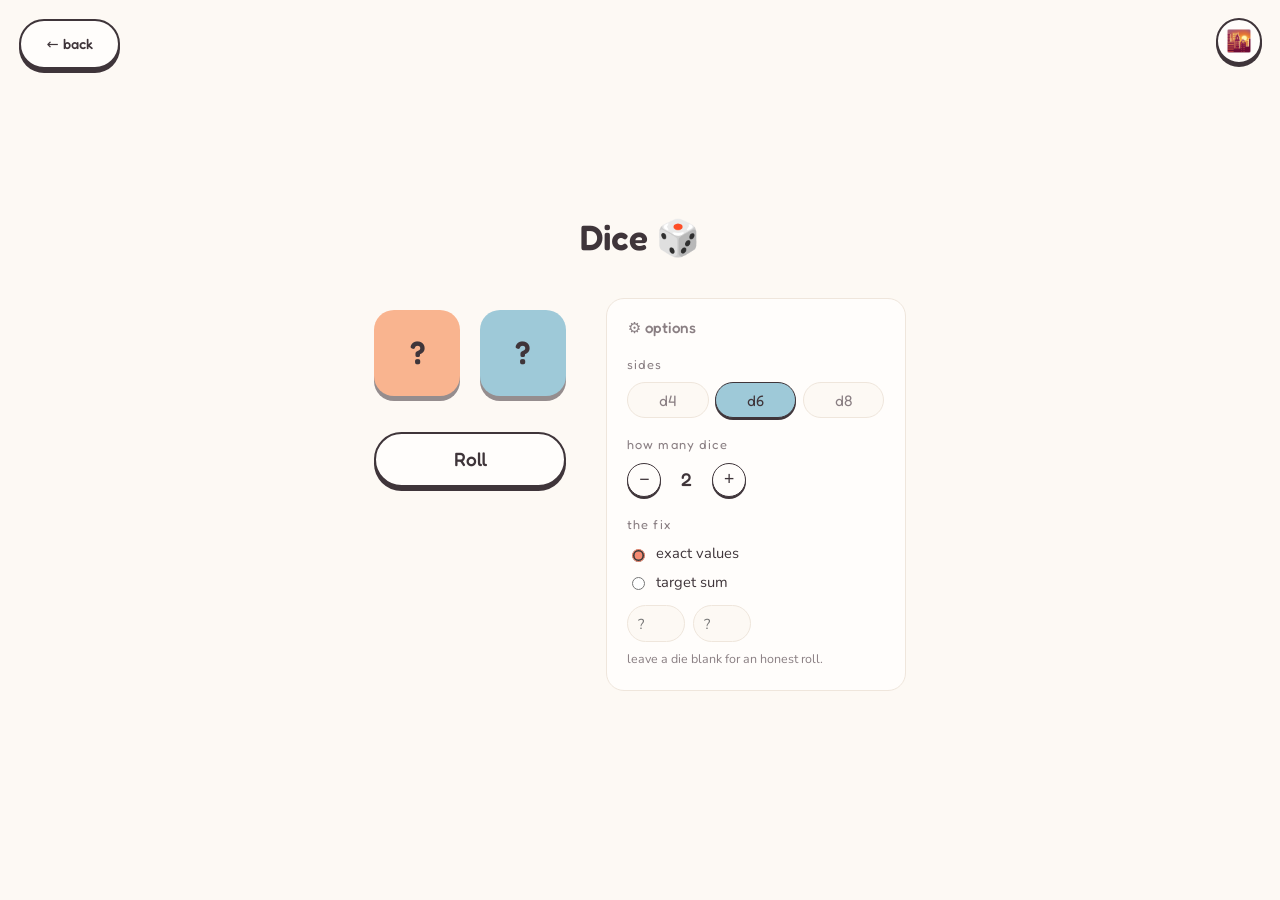
==== dice/index.html @ f514408b "Book tip-out effect, dice toy, side options panel, dusk rename Bookshelf: books now pivot at their b" ====
<!DOCTYPE html>
<html lang="en">
<head>
  <meta charset="UTF-8" />
  <meta name="viewport" content="width=device-width, initial-scale=1.0" />
  <title>Dice · hiraethdusk</title>
  <link rel="preconnect" href="https://fonts.googleapis.com" />
  <link rel="preconnect" href="https://fonts.gstatic.com" crossorigin />
  <link href="https://fonts.googleapis.com/css2?family=Fredoka:wght@400;500;600&family=Nunito:wght@400;600;700&display=swap" rel="stylesheet" />
  <link rel="stylesheet" href="/assets/css/base.css" />
  <link rel="stylesheet" href="/assets/css/themes.css" />
  <link rel="stylesheet" href="/assets/css/dice.css" />
  <script src="/assets/js/theme.js"></script>
</head>
<body>

  <a class="btn back" href="/">← back</a>

  <h1>Dice 🎲</h1>

  <div class="toy-layout">
    <div class="stage">
      <div class="dice-row" id="dice-row">
        <!-- dice injected by JS -->
      </div>
      <button class="btn" id="roll-btn">Roll</button>
      <div class="result" id="result"></div>
    </div>

    <aside class="panel">
      <h2 class="panel-title">⚙ options</h2>

      <p class="field-label">sides</p>
      <div class="seg" id="sides-seg">
        <button type="button" data-sides="4">d4</button>
        <button type="button" data-sides="6" class="active">d6</button>
        <button type="button" data-sides="8">d8</button>
      </div>

      <p class="field-label">how many dice</p>
      <div class="stepper">
        <button type="button" id="count-minus">−</button>
        <span id="count-label">2</span>
        <button type="button" id="count-plus">+</button>
      </div>

      <p class="field-label">the fix</p>
      <label class="radio-row"><input type="radio" name="mode" value="values" checked /> exact values</label>
      <label class="radio-row"><input type="radio" name="mode" value="sum" /> target sum</label>

      <div id="values-box" class="rig-box">
        <div class="values-inputs" id="values-inputs">
          <!-- per-die inputs injected by JS -->
        </div>
        <p class="hint">leave a die blank for an honest roll.</p>
      </div>

      <div id="sum-box" class="rig-box" hidden>
        <input type="number" id="sum-input" />
        <p class="hint" id="sum-hint"></p>
      </div>
    </aside>
  </div>

<script>
// ============================================================
//  How the fix works
//  The dice tumble with a shake animation while their faces
//  flicker through random numbers — it looks like a real roll.
//  But the final values were decided before the tumble started:
//  either the exact values you typed, or a random combination
//  that adds up to your target sum. Dice left blank roll honestly.
// ============================================================

// ---- state ----
let sides   = 6;   // 4, 6 or 8
let count   = 2;   // number of dice (1–6)
let mode    = 'values'; // 'values' | 'sum'
let rolling = false;

const DIE_COLOURS = [
  'var(--peach)', 'var(--sky)', 'var(--rose)',
  'var(--sage)', 'var(--gold)', 'var(--coral)',
];

const diceRow      = document.getElementById('dice-row');
const valuesInputs = document.getElementById('values-inputs');
const sumInput     = document.getElementById('sum-input');
const sumHint      = document.getElementById('sum-hint');
const resultEl     = document.getElementById('result');

// ---- build the dice + the rig inputs to match count/sides ----
function buildDice() {
  diceRow.innerHTML = '';
  for (let i = 0; i < count; i++) {
    const die = document.createElement('div');
    die.className = 'die';
    die.dataset.sides = sides;
    die.style.setProperty('--die-color', DIE_COLOURS[i % DIE_COLOURS.length]);
    die.innerHTML = '<span>?</span>';
    diceRow.appendChild(die);
  }

  valuesInputs.innerHTML = '';
  for (let i = 0; i < count; i++) {
    const inp = document.createElement('input');
    inp.type = 'number';
    inp.min = '1';
    inp.max = String(sides);
    inp.placeholder = '?';
    inp.title = 'die ' + (i + 1) + ' (1–' + sides + ')';
    valuesInputs.appendChild(inp);
  }

  sumInput.min = String(count);
  sumInput.max = String(count * sides);
  sumInput.placeholder = String(Math.round(count * (sides + 1) / 2));
  sumHint.textContent = 'between ' + count + ' and ' + (count * sides) + '.';
}

// ---- decide the final faces before the roll starts ----
function targetValues() {
  if (mode === 'values') {
    return Array.from(valuesInputs.querySelectorAll('input')).map(inp => {
      const v = parseInt(inp.value, 10);
      // blank or out-of-range → an honest random roll for that die
      return (v >= 1 && v <= sides) ? v : 1 + Math.floor(Math.random() * sides);
    });
  }

  // sum mode: clamp to what's possible, then hand out the excess
  // one pip at a time to random dice that still have room
  let target = parseInt(sumInput.value, 10);
  if (!isFinite(target)) target = Math.round(count * (sides + 1) / 2);
  target = Math.min(count * sides, Math.max(count, target));

  const vals = new Array(count).fill(1);
  let rest = target - count;
  while (rest > 0) {
    const i = Math.floor(Math.random() * count);
    if (vals[i] < sides) { vals[i]++; rest--; }
  }
  return vals;
}

// ---- the roll ----
function roll() {
  if (rolling) return;
  rolling = true;
  resultEl.classList.remove('show');
  resultEl.textContent = '';

  const finals = targetValues();
  const dice = diceRow.querySelectorAll('.die');

  dice.forEach((die, i) => {
    die.classList.add('rolling');
    const face = die.querySelector('span');
    const flicker = setInterval(() => {
      face.textContent = 1 + Math.floor(Math.random() * sides);
    }, 75);

    // dice settle one after another, like a real tumble
    setTimeout(() => {
      clearInterval(flicker);
      face.textContent = finals[i];
      die.classList.remove('rolling');

      if (i === dice.length - 1) {
        rolling = false;
        const total = finals.reduce((s, v) => s + v, 0);
        resultEl.textContent = '🎉 total: ' + total;
        resultEl.classList.add('show');
      }
    }, 900 + i * 350);
  });
}

// ---- wire up the panel ----
document.querySelectorAll('#sides-seg button').forEach(btn => {
  btn.addEventListener('click', () => {
    if (rolling) return;
    sides = parseInt(btn.dataset.sides, 10);
    document.querySelectorAll('#sides-seg button').forEach(b => {
      b.classList.toggle('active', b === btn);
    });
    buildDice();
  });
});

document.getElementById('count-minus').addEventListener('click', () => {
  if (rolling || count <= 1) return;
  count--;
  document.getElementById('count-label').textContent = count;
  buildDice();
});
document.getElementById('count-plus').addEventListener('click', () => {
  if (rolling || count >= 6) return;
  count++;
  document.getElementById('count-label').textContent = count;
  buildDice();
});

document.querySelectorAll('input[name="mode"]').forEach(radio => {
  radio.addEventListener('change', () => {
    mode = radio.value;
    document.getElementById('values-box').hidden = (mode !== 'values');
    document.getElementById('sum-box').hidden    = (mode !== 'sum');
  });
});

document.getElementById('roll-btn').addEventListener('click', roll);

// ---- init ----
buildDice();
</script>
</body>
</html>
---- assets/css/base.css ----
/* ============================================================
   base.css — shared foundations for every hiraethdusk toy
   Design tokens, a light reset, the grain texture, and the
   tactile button. Import this on every page, then add a
   page-specific stylesheet after it.
   ============================================================ */

:root {
  /* --- palette: a warm dusk. deliberately no purple. --- */
  --paper:    #fdf9f4;  /* warm paper white — the page background */
  --ink:      #3f353a;  /* warm charcoal — main text (softer than black) */
  --ink-soft: #8a7f83;  /* muted — secondary text */
  --card:     #fffdfb;  /* card / panel surface */
  --line:     #efe6dc;  /* hairline borders */

  /* accent hues — a sunset spread, used sparingly */
  --gold:  #f6cf7d;
  --peach: #f9b48f;
  --coral: #f58a72;
  --rose:  #f2a7b8;
  --sky:   #9ec9d8;
  --sage:  #a9ccae;

  /* the dusk gradient: cool sky up top → warm gold at the horizon */
  --dusk: linear-gradient(180deg, #a9cddb 0%, #f5cfa0 52%, #f7ab8a 80%, #f6bd94 100%);

  /* book spine palette + title ink — night mode swaps these for
     darker tones in themes.css. Books reference --book-1…6, never
     the accents directly, so themes can restyle the shelf alone. */
  --book-1: var(--coral);
  --book-2: var(--sky);
  --book-3: var(--sage);
  --book-4: var(--gold);
  --book-5: var(--rose);
  --book-6: var(--peach);
  --book-title-ink: rgba(63, 53, 58, 0.55);

  /* hero sun-glow + tagline colour — overridden per theme in themes.css */
  --hero-glow: radial-gradient(circle,
              rgba(255, 248, 230, 0.95) 0%,
              rgba(250, 205, 150, 0.55) 42%,
              rgba(250, 205, 150, 0) 70%);
  --tagline-ink: #6b5a52;

  /* shape + depth */
  --radius:      18px;
  --radius-lg:   28px;
  --shadow:      0 10px 30px rgba(63, 53, 58, 0.10);
  --shadow-lift: 0 18px 42px rgba(245, 138, 114, 0.26);

  /* type — swap these two lines to restyle the whole site */
  --font-display: "Fredoka", system-ui, sans-serif;
  --font-body:    "Nunito", system-ui, sans-serif;

  /* a gentle springy easing with a little overshoot */
  --spring: cubic-bezier(0.34, 1.56, 0.64, 1);
}

/* --- light reset --- */
*, *::before, *::after { box-sizing: border-box; }
html { -webkit-text-size-adjust: 100%; }

body {
  margin: 0;
  background: var(--paper);
  color: var(--ink);
  font-family: var(--font-body);
  line-height: 1.6;
  -webkit-font-smoothing: antialiased;
}

/* --- grain: the anti-"AI-flat-gradient" texture ---
   Add class="grain" to any positioned (relative) element and it
   lays a faint noise film on top. This is what stops the pastel
   gradients from reading as a lazy CSS default. */
.grain::after {
  content: "";
  position: absolute;
  inset: 0;
  pointer-events: none;
  opacity: 0.45;
  mix-blend-mode: soft-light;
  background-image: url("data:image/svg+xml,%3Csvg xmlns='http://www.w3.org/2000/svg' width='120' height='120'%3E%3Cfilter id='n'%3E%3CfeTurbulence type='fractalNoise' baseFrequency='0.9' numOctaves='2' stitchTiles='stitch'/%3E%3C/filter%3E%3Crect width='100%25' height='100%25' filter='url(%23n)'/%3E%3C/svg%3E");
}

/* ============================================================
   .btn — the shared tactile button
   Chunky offset shadow that compresses when pressed.
   Set --btn-accent per-use to change the hover fill.
   ============================================================ */
.btn {
  --btn-accent: var(--coral);
  display: inline-flex;
  align-items: center;
  gap: 0.5rem;
  font-family: var(--font-display);
  font-weight: 500;
  font-size: 1.05rem;
  color: var(--ink);
  background: var(--card);
  border: 2px solid var(--ink);
  border-radius: 999px;
  padding: 0.7rem 1.6rem;
  cursor: pointer;
  text-decoration: none;
  box-shadow: 0 4px 0 var(--ink);
  transition: transform 0.12s var(--spring),
              box-shadow 0.12s var(--spring),
              background 0.2s ease;
}
.btn:hover {
  background: var(--btn-accent);
  transform: translateY(-2px);
  box-shadow: 0 6px 0 var(--ink);
}
.btn:active {
  transform: translateY(4px);
  box-shadow: 0 0 0 var(--ink);   /* pressed flat */
}
.btn:focus-visible {
  outline: 3px solid var(--sky);
  outline-offset: 3px;
}

/* respect people who ask their OS for less motion */
@media (prefers-reduced-motion: reduce) {
  .btn { transition: background 0.2s ease; }
  .btn:hover, .btn:active { transform: none; }
}

/* ============================================================
   .toy-layout — shared page scaffold for every toy:
   the gimmick (.stage) on the left, options (.panel) on the
   right, so you can tweak settings without scrolling.
   Stacks vertically on narrow screens.
   ============================================================ */
.toy-layout {
  display: flex;
  align-items: flex-start;
  justify-content: center;
  gap: 2.5rem;
}

.stage {
  display: flex;
  flex-direction: column;
  align-items: center;
  gap: 1.5rem;
}

.panel {
  width: 300px;
  flex-shrink: 0;
  background: var(--card);
  border: 1px solid var(--line);
  border-radius: var(--radius);
  padding: 1.1rem 1.3rem 1.3rem;
}

.panel-title {
  font-family: var(--font-display);
  font-size: 0.95rem;
  font-weight: 500;
  color: var(--ink-soft);
  margin: 0 0 0.9rem;
}

@media (max-width: 880px) {
  .toy-layout { flex-direction: column; align-items: center; gap: 1.5rem; }
  .panel { width: 100%; max-width: 380px; }
}
---- assets/css/themes.css ----
/* ============================================================
   themes.css — site-wide colour themes.
   The default look ("dusk", warm sunset) lives in base.css.
   Each block below overrides those design tokens for one theme.
   theme.js sets data-theme on <html> and injects the corner
   toggle button.

   To theme a new toy, add two lines to its <head>:
     <link rel="stylesheet" href="/assets/css/themes.css" />
     <script src="/assets/js/theme.js"></script>
   ============================================================ */

/* --- night: the same warmth, after dark --- */
[data-theme="night"] {
  --paper:    #221d25;
  --ink:      #f1e9e7;
  --ink-soft: #9c8e96;
  --card:     #2e2731;
  --line:     #3f3644;

  --dusk: linear-gradient(180deg, #1b2a44 0%, #34304d 55%, #4c3954 80%, #5b4157 100%);
  --hero-glow: radial-gradient(circle,
              rgba(233, 238, 255, 0.55) 0%,
              rgba(168, 178, 224, 0.25) 42%,
              rgba(168, 178, 224, 0) 70%);
  --tagline-ink: #c9bccd;

  --shadow:      0 10px 30px rgba(0, 0, 0, 0.45);
  --shadow-lift: 0 18px 42px rgba(0, 0, 0, 0.55);

  /* books go dark blue-grey after dark */
  --book-1: #3e4a66;
  --book-2: #37424f;
  --book-3: #46536b;
  --book-4: #515d74;
  --book-5: #443f55;
  --book-6: #3a4658;
  --book-title-ink: rgba(238, 232, 240, 0.60);
}

/* --- dawn: bright, spirited, light blue --- */
[data-theme="dawn"] {
  --paper:    #f1f9fc;
  --ink:      #27495c;
  --ink-soft: #7ba0b1;
  --card:     #ffffff;
  --line:     #d8ebf3;

  --coral: #46b0d8; /* the main accent turns sky-blue */

  --dusk: linear-gradient(180deg, #8ed1ec 0%, #c6ecf7 55%, #ecf9f3 80%, #fdf4d9 100%);
  --hero-glow: radial-gradient(circle,
              rgba(255, 255, 255, 0.95) 0%,
              rgba(255, 244, 199, 0.60) 42%,
              rgba(255, 244, 199, 0) 70%);
  --tagline-ink: #46748a;

  --shadow:      0 10px 30px rgba(39, 73, 92, 0.12);
  --shadow-lift: 0 18px 42px rgba(70, 176, 216, 0.30);
}

/* ============================================================
   .theme-toggle — the corner button (injected by theme.js).
   Hovering shows the current theme's name in a little pill.
   ============================================================ */
.theme-toggle {
  position: fixed;
  top: 1.1rem;
  right: 1.1rem;
  z-index: 100;
  width: 46px;
  height: 46px;
  display: flex;
  align-items: center;
  justify-content: center;
  font-size: 1.3rem;
  background: var(--card);
  border: 2px solid var(--ink);
  border-radius: 50%;
  box-shadow: 0 3px 0 var(--ink);
  cursor: pointer;
  transition: transform 0.12s var(--spring),
              box-shadow 0.12s var(--spring);
}
.theme-toggle:hover {
  transform: translateY(-2px);
  box-shadow: 0 5px 0 var(--ink);
}
.theme-toggle:active {
  transform: translateY(3px);
  box-shadow: 0 0 0 var(--ink);
}
.theme-toggle:focus-visible {
  outline: 3px solid var(--sky);
  outline-offset: 3px;
}

/* the name pill, revealed on hover */
.theme-toggle::after {
  content: attr(data-name);
  position: absolute;
  top: calc(100% + 10px);
  right: 0;
  background: var(--ink);
  color: var(--paper);
  font-family: var(--font-display);
  font-size: 0.8rem;
  padding: 0.25rem 0.7rem;
  border-radius: 999px;
  white-space: nowrap;
  opacity: 0;
  transform: translateY(-4px);
  pointer-events: none;
  transition: opacity 0.15s ease, transform 0.15s ease;
}
.theme-toggle:hover::after,
.theme-toggle:focus-visible::after {
  opacity: 1;
  transform: translateY(0);
}

@media (prefers-reduced-motion: reduce) {
  .theme-toggle { transition: none; }
  .theme-toggle:hover, .theme-toggle:active { transform: none; }
}
---- assets/css/dice.css ----
/* ============================================================
   dice.css — Dice toy styles
   ============================================================ */

body {
  min-height: 100dvh;
  display: flex;
  flex-direction: column;
  align-items: center;
  justify-content: center;
  padding: 2rem 1rem;
  gap: 2rem;
}

h1 {
  font-family: var(--font-display);
  font-size: clamp(1.6rem, 5vw, 2.2rem);
  font-weight: 600;
  margin: 0;
  text-align: center;
}

.back {
  position: absolute;
  top: 1.2rem;
  left: 1.2rem;
  font-size: 0.9rem;
  --btn-accent: var(--peach);
}

/* --- the dice --- */
.dice-row {
  display: flex;
  flex-wrap: wrap;
  justify-content: center;
  align-items: center;
  gap: 1.2rem;
  min-height: 110px;
}

.die {
  --die-color: var(--peach);
  width: 86px;
  height: 86px;
  display: flex;
  align-items: center;
  justify-content: center;
  background: var(--die-color);
  font-family: var(--font-display);
  font-size: 2rem;
  font-weight: 600;
  color: var(--ink);
  /* hard offset shadow follows the clipped shape, unlike box-shadow */
  filter: drop-shadow(0 5px 0 rgba(63, 53, 58, 0.55));
}

/* d6: classic rounded square */
.die[data-sides="6"] { border-radius: 20px; }

/* d4: triangle — the number sits lower, in the wide part */
.die[data-sides="4"] {
  clip-path: polygon(50% 4%, 98% 96%, 2% 96%);
}
.die[data-sides="4"] span { transform: translateY(16px); }

/* d8: diamond */
.die[data-sides="8"] {
  clip-path: polygon(50% 0, 100% 50%, 50% 100%, 0 50%);
}

/* the tumble */
.die.rolling { animation: tumble 0.45s ease-in-out infinite; }
@keyframes tumble {
  0%   { transform: translate(0, 0) rotate(0deg); }
  25%  { transform: translate(-4px, -6px) rotate(-7deg); }
  50%  { transform: translate(3px, 2px) rotate(5deg); }
  75%  { transform: translate(-2px, -4px) rotate(-4deg); }
  100% { transform: translate(0, 0) rotate(0deg); }
}

@media (prefers-reduced-motion: reduce) {
  .die.rolling { animation: none; }
}

#roll-btn {
  font-size: 1.2rem;
  padding: 0.85rem 2.4rem;
  --btn-accent: var(--coral);
  width: 100%;
  max-width: 300px;
  justify-content: center;
}

/* result line, fades in when the last die settles */
.result {
  font-family: var(--font-display);
  font-size: 1.4rem;
  font-weight: 500;
  text-align: center;
  min-height: 2rem;
  opacity: 0;
  transform: translateY(6px);
  transition: opacity 0.3s ease, transform 0.3s ease;
}
.result.show {
  opacity: 1;
  transform: translateY(0);
}

/* --- panel controls --- */
.field-label {
  font-family: var(--font-display);
  font-size: 0.8rem;
  letter-spacing: 0.08em;
  color: var(--ink-soft);
  margin: 1.1rem 0 0.45rem;
}
.field-label:first-of-type { margin-top: 0; }

/* segmented d4 / d6 / d8 picker */
.seg { display: flex; gap: 0.4rem; }
.seg button {
  flex: 1;
  font-family: var(--font-display);
  font-size: 0.95rem;
  padding: 0.45rem 0;
  border: 1.5px solid var(--line);
  border-radius: 999px;
  background: var(--paper);
  color: var(--ink-soft);
  cursor: pointer;
  transition: background 0.15s ease, color 0.15s ease, border-color 0.15s ease;
}
.seg button:hover { border-color: var(--ink-soft); }
.seg button.active {
  background: var(--sky);
  border-color: var(--ink);
  color: var(--ink);
  box-shadow: 0 2px 0 var(--ink);
}

/* − n + stepper */
.stepper { display: flex; align-items: center; gap: 0.9rem; }
.stepper button {
  width: 34px;
  height: 34px;
  border: 1.5px solid var(--ink);
  border-radius: 50%;
  background: var(--card);
  color: var(--ink);
  font-size: 1.1rem;
  line-height: 1;
  cursor: pointer;
  box-shadow: 0 2px 0 var(--ink);
}
.stepper button:active { transform: translateY(2px); box-shadow: 0 0 0 var(--ink); }
#count-label {
  font-family: var(--font-display);
  font-size: 1.15rem;
  font-weight: 500;
  min-width: 1.2em;
  text-align: center;
}

/* rig mode radios */
.radio-row {
  display: flex;
  align-items: center;
  gap: 0.5rem;
  font-size: 0.92rem;
  margin: 0.3rem 0;
  cursor: pointer;
  accent-color: var(--coral);
}

/* rig inputs */
.rig-box { margin-top: 0.7rem; }
.values-inputs { display: flex; flex-wrap: wrap; gap: 0.5rem; }
.values-inputs input,
#sum-input {
  width: 58px;
  font-family: var(--font-body);
  font-size: 0.9rem;
  padding: 0.45rem 0.6rem;
  border: 1px solid var(--line);
  border-radius: 999px;
  background: var(--paper);
  color: var(--ink);
  outline: none;
}
#sum-input { width: 90px; }
.values-inputs input:focus,
#sum-input:focus { border-color: var(--coral); }

.hint {
  font-size: 0.78rem;
  color: var(--ink-soft);
  margin: 0.45rem 0 0;
}
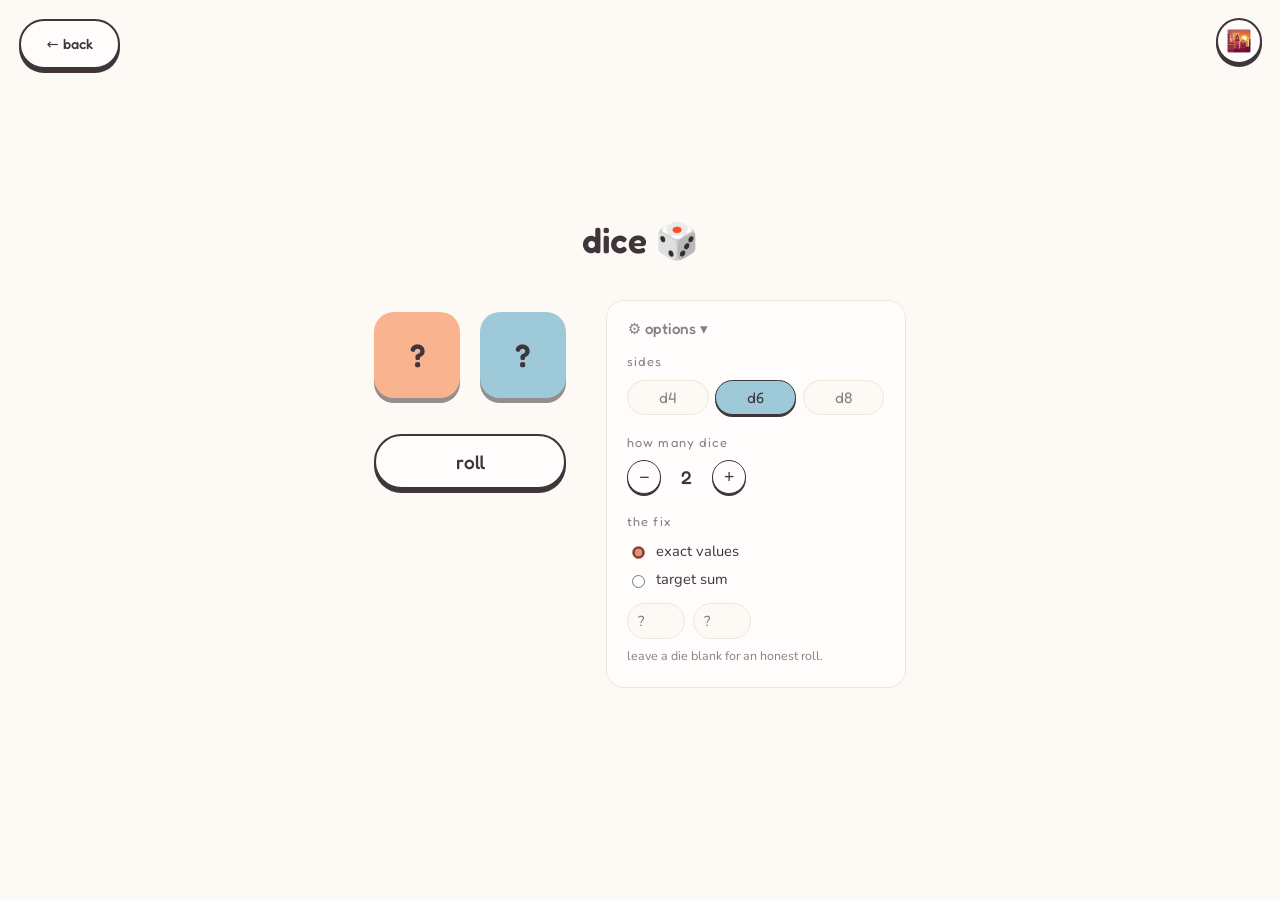
==== commit 510b4dbf: "Collapsible panels, fair spin, dice validation, book hitbox + theme fixes Co-Authored-By: Claude Fab" ====
--- a/dice/index.html
+++ b/dice/index.html
@@ -3,7 +3,7 @@
 <head>
   <meta charset="UTF-8" />
   <meta name="viewport" content="width=device-width, initial-scale=1.0" />
-  <title>Dice · hiraethdusk</title>
+  <title>dice · hiraethdusk</title>
   <link rel="preconnect" href="https://fonts.googleapis.com" />
   <link rel="preconnect" href="https://fonts.gstatic.com" crossorigin />
   <link href="https://fonts.googleapis.com/css2?family=Fredoka:wght@400;500;600&family=Nunito:wght@400;600;700&display=swap" rel="stylesheet" />
@@ -11,24 +11,26 @@
   <link rel="stylesheet" href="/assets/css/themes.css" />
   <link rel="stylesheet" href="/assets/css/dice.css" />
   <script src="/assets/js/theme.js"></script>
+  <script src="/assets/js/panel.js" defer></script>
 </head>
 <body>
 
   <a class="btn back" href="/">← back</a>
 
-  <h1>Dice 🎲</h1>
+  <h1>dice 🎲</h1>
 
   <div class="toy-layout">
     <div class="stage">
       <div class="dice-row" id="dice-row">
         <!-- dice injected by JS -->
       </div>
-      <button class="btn" id="roll-btn">Roll</button>
+      <button class="btn" id="roll-btn">roll</button>
       <div class="result" id="result"></div>
     </div>
 
     <aside class="panel">
-      <h2 class="panel-title">⚙ options</h2>
+      <button class="panel-title" type="button">⚙ options</button>
+      <div class="panel-body">
 
       <p class="field-label">sides</p>
       <div class="seg" id="sides-seg">
@@ -53,11 +55,15 @@
           <!-- per-die inputs injected by JS -->
         </div>
         <p class="hint">leave a die blank for an honest roll.</p>
+        <p class="error" id="values-error" hidden></p>
       </div>
 
       <div id="sum-box" class="rig-box" hidden>
         <input type="number" id="sum-input" />
         <p class="hint" id="sum-hint"></p>
+        <p class="error" id="sum-error" hidden></p>
+      </div>
+
       </div>
     </aside>
   </div>
@@ -116,23 +122,62 @@
   sumInput.max = String(count * sides);
   sumInput.placeholder = String(Math.round(count * (sides + 1) / 2));
   sumHint.textContent = 'between ' + count + ' and ' + (count * sides) + '.';
+
+  // stale errors don't apply to the new dice
+  sumInput.classList.remove('invalid');
+  document.getElementById('values-error').hidden = true;
+  document.getElementById('sum-error').hidden    = true;
+}
+
+// ---- validation: bad rig inputs block the roll ----
+function showErrors() {
+  const valuesError = document.getElementById('values-error');
+  const sumError    = document.getElementById('sum-error');
+  valuesError.hidden = true;
+  sumError.hidden    = true;
+  let bad = false;
+
+  if (mode === 'values') {
+    valuesInputs.querySelectorAll('input').forEach(inp => {
+      inp.classList.remove('invalid');
+      if (inp.value === '') return; // blank = honest roll, always fine
+      const v = parseInt(inp.value, 10);
+      if (!(v >= 1 && v <= sides)) { inp.classList.add('invalid'); bad = true; }
+    });
+    if (bad) {
+      valuesError.textContent = 'each value must be 1–' + sides + '.';
+      valuesError.hidden = false;
+    }
+  } else {
+    sumInput.classList.remove('invalid');
+    if (sumInput.value !== '') {
+      const s = parseInt(sumInput.value, 10);
+      if (!(s >= count && s <= count * sides)) {
+        sumInput.classList.add('invalid');
+        sumError.textContent = 'sum must be between ' + count + ' and ' + (count * sides) + '.';
+        sumError.hidden = false;
+        bad = true;
+      }
+    }
+  }
+  return bad;
 }
 
 // ---- decide the final faces before the roll starts ----
+// (inputs are already validated, so no clamping needed here)
 function targetValues() {
   if (mode === 'values') {
     return Array.from(valuesInputs.querySelectorAll('input')).map(inp => {
       const v = parseInt(inp.value, 10);
-      // blank or out-of-range → an honest random roll for that die
+      // blank → an honest random roll for that die
       return (v >= 1 && v <= sides) ? v : 1 + Math.floor(Math.random() * sides);
     });
   }
 
-  // sum mode: clamp to what's possible, then hand out the excess
+  // sum mode: start every die at 1, then hand out the excess
   // one pip at a time to random dice that still have room
   let target = parseInt(sumInput.value, 10);
   if (!isFinite(target)) target = Math.round(count * (sides + 1) / 2);
-  target = Math.min(count * sides, Math.max(count, target));
 
   const vals = new Array(count).fill(1);
   let rest = target - count;
@@ -146,6 +191,7 @@
 // ---- the roll ----
 function roll() {
   if (rolling) return;
+  if (showErrors()) return;
   rolling = true;
   resultEl.classList.remove('show');
   resultEl.textContent = '';
--- a/assets/css/base.css
+++ b/assets/css/base.css
@@ -157,13 +157,28 @@
   padding: 1.1rem 1.3rem 1.3rem;
 }
 
+/* the title doubles as the hide/show toggle (panel.js) */
 .panel-title {
   font-family: var(--font-display);
   font-size: 0.95rem;
   font-weight: 500;
   color: var(--ink-soft);
   margin: 0 0 0.9rem;
+  background: none;
+  border: none;
+  padding: 0;
+  cursor: pointer;
+  display: block;
+  width: 100%;
+  text-align: left;
 }
+.panel-title:hover { color: var(--ink); }
+.panel-title::after { content: " ▾"; }
+
+.panel.collapsed { width: auto; }
+.panel.collapsed .panel-title { margin: 0; }
+.panel.collapsed .panel-title::after { content: " ▸"; }
+.panel.collapsed .panel-body { display: none; }
 
 @media (max-width: 880px) {
   .toy-layout { flex-direction: column; align-items: center; gap: 1.5rem; }
--- a/assets/css/themes.css
+++ b/assets/css/themes.css
@@ -28,14 +28,14 @@
   --shadow:      0 10px 30px rgba(0, 0, 0, 0.45);
   --shadow-lift: 0 18px 42px rgba(0, 0, 0, 0.55);
 
-  /* books go dark blue-grey after dark */
+  /* books go dark blue-grey after dark, titles light */
   --book-1: #3e4a66;
   --book-2: #37424f;
   --book-3: #46536b;
   --book-4: #515d74;
   --book-5: #443f55;
   --book-6: #3a4658;
-  --book-title-ink: rgba(238, 232, 240, 0.60);
+  --book-title-ink: rgba(244, 240, 246, 0.85);
 }
 
 /* --- dawn: bright, spirited, light blue --- */
@@ -57,6 +57,16 @@
 
   --shadow:      0 10px 30px rgba(39, 73, 92, 0.12);
   --shadow-lift: 0 18px 42px rgba(70, 176, 216, 0.30);
+
+  /* bright, distinct book spines (--coral override would make
+     --book-1 and --book-2 near-identical blues otherwise) */
+  --book-1: #f79b57;
+  --book-2: #46b0d8;
+  --book-3: #63c48e;
+  --book-4: #ffd166;
+  --book-5: #f28fb2;
+  --book-6: #57c7b8;
+  --book-title-ink: rgba(38, 66, 82, 0.60);
 }
 
 /* ============================================================
--- a/assets/css/dice.css
+++ b/assets/css/dice.css
@@ -197,3 +197,12 @@
   color: var(--ink-soft);
   margin: 0.45rem 0 0;
 }
+
+/* invalid rig inputs */
+.values-inputs input.invalid,
+#sum-input.invalid { border-color: #dd6a5f; }
+.error {
+  font-size: 0.78rem;
+  color: #dd6a5f;
+  margin: 0.45rem 0 0;
+}
